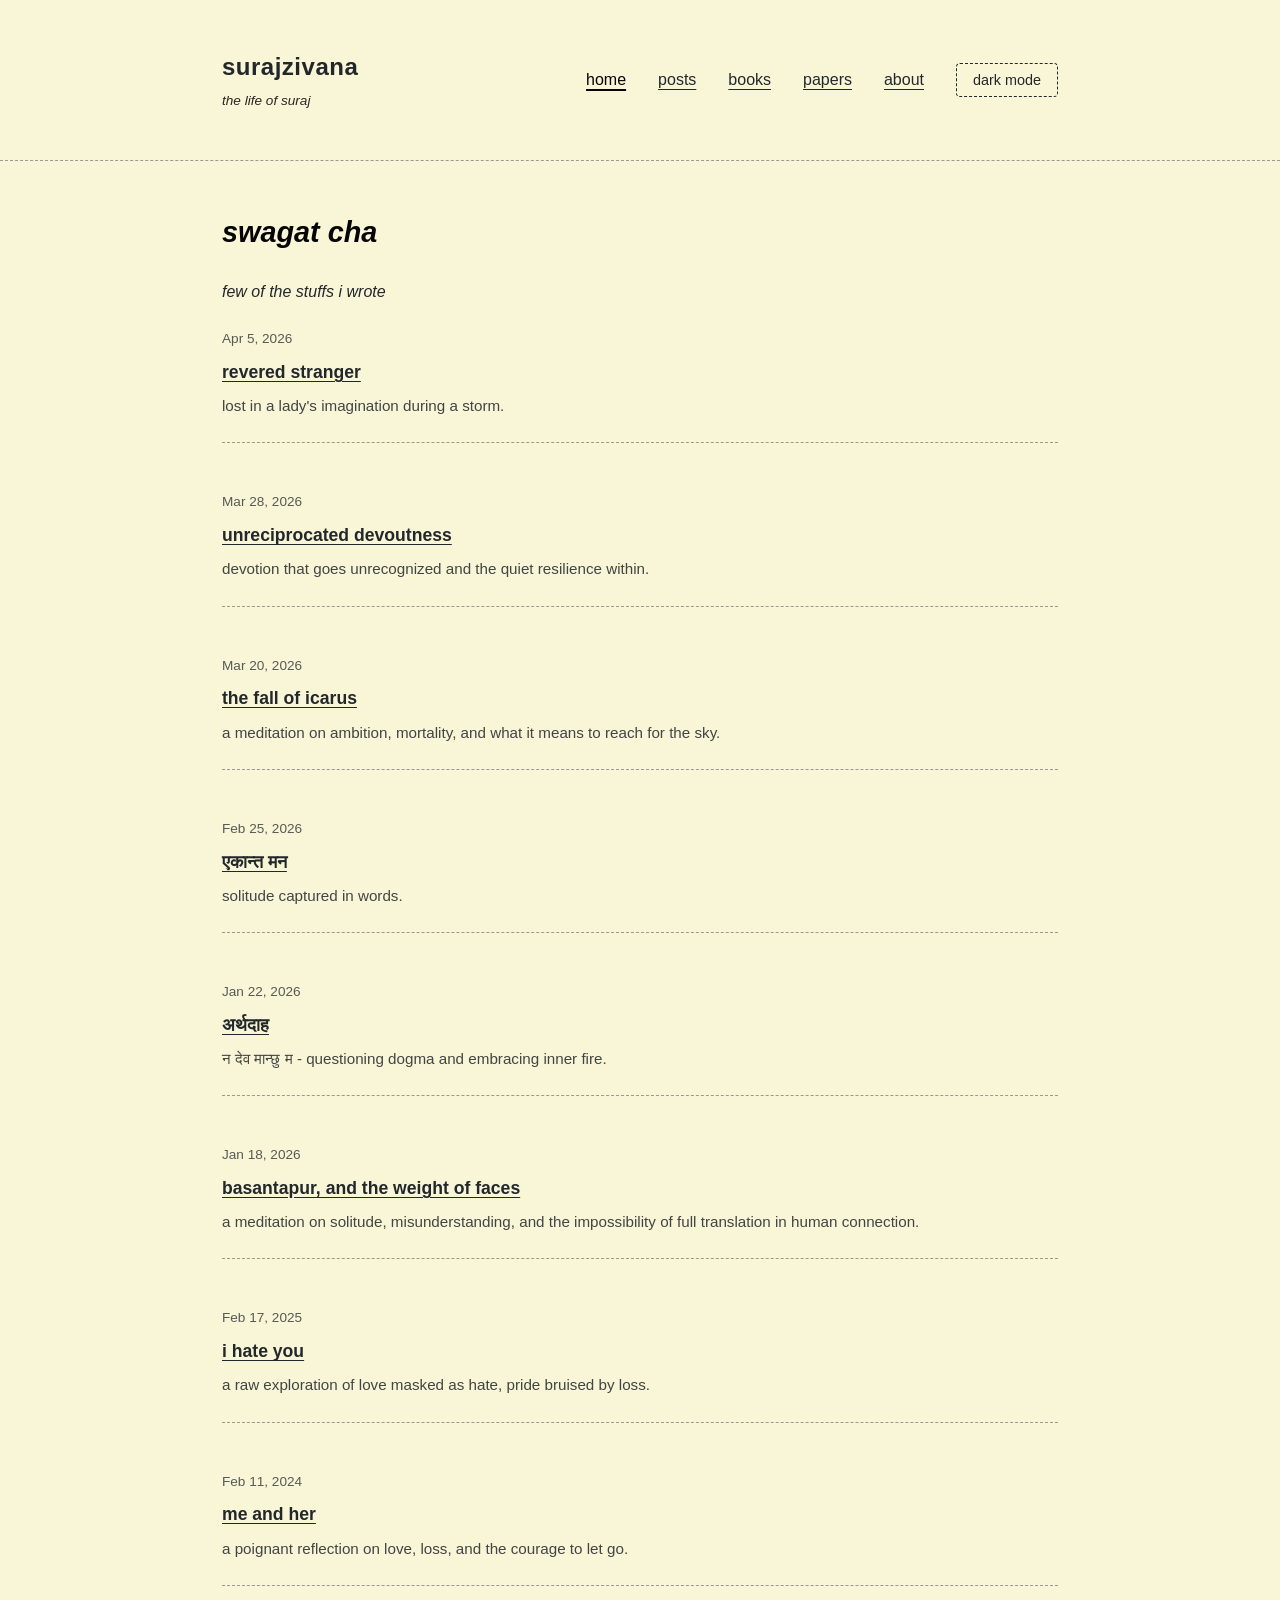
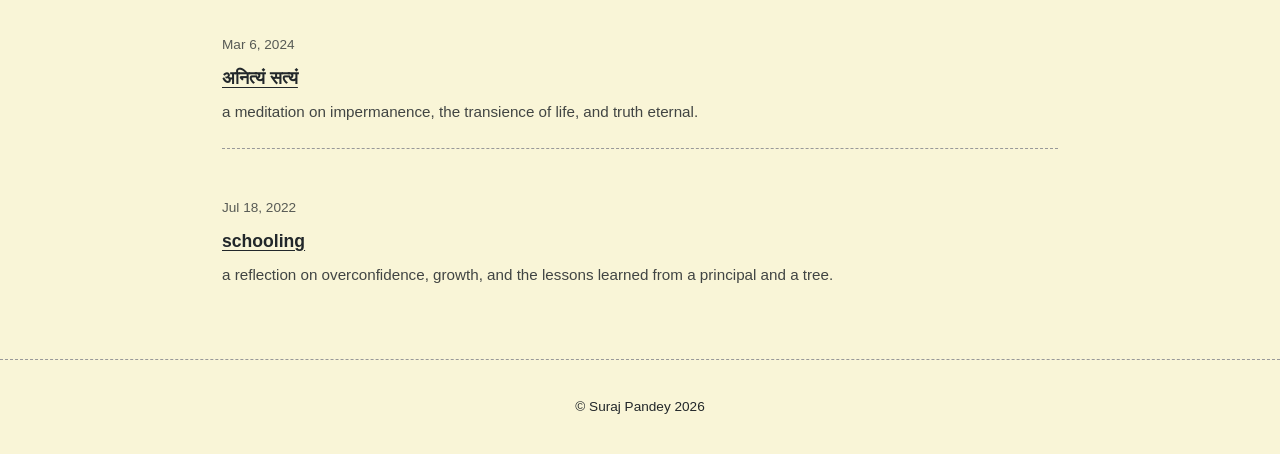
==== index.html @ d1c44694 "Update index.html" ====
<!DOCTYPE html>
<html lang="en">
<head>
    <meta charset="UTF-8">
    <meta name="viewport" content="width=device-width, initial-scale=1.0">
    <meta name="description" content="boring stuffs!">
    <title>Home • Suraj Pandey</title>
    <link rel="stylesheet" href="css/style.css">
    <link rel="stylesheet" href="https://cdnjs.cloudflare.com/ajax/libs/font-awesome/6.4.0/css/all.min.css">
    <link rel="icon" type="image/png" sizes="32x32" href="images/favicon-32x32.png">
</head>
<body>
    <header>
        <div class="header-container">
            <div class="site-header">
                <h1 class="site-title">surajzivana</h1>
                <p class="site-subtitle"><em>the life of suraj</em></p>
            </div>
            <div style="display: flex; gap: 2rem; align-items: center;">
                <nav>
                    <ul>
                        <li><a href="#" data-section="home" class="active">home</a></li>
                        <li><a href="#" data-section="posts">posts</a></li>
                        <li><a href="#" data-section="books">books</a></li>
                        <li><a href="#" data-section="papers">papers</a></li>
                        <li><a href="#" data-section="about">about</a></li>
                    </ul>
                </nav>
                <button class="theme-toggle" aria-label="Toggle dark mode">dark mode</button>
            </div>
        </div>
    </header>
    <main>
    
        <section id="home" class="active">
            <div id="home-content"></div>
        </section>

        
        <section id="posts">
            <div id="posts-content"></div>
        </section>

        
        <section id="books">
            <div id="books-content"></div>
        </section>

        
        <section id="papers">
            <div id="papers-content"></div>
        </section>

        
        <section id="about">
            <h1>about me</h1>
            <p>
                hey there!    i'm <i>suraj</i>.</p>
                <br><p>a try-hard researcher, writer, thinker, and lifelong learner. this shit is a space where i share my thoughts, poems, and reflections on life, literature, and the human experience. i'm
                passionate about exploring ideas, sharing stories, and connecting through words.
            </p>
            <p>
                ultimately, this blog serves as a abode to stuffs that i'm passionate about.
            </p>
            <p>
                grateful to have you waste your time here, <i>adios amigos!</i>
            </p>
            <div class="social-links">
                <a href="https://linkedin.com/in/suraj-pandey-2682393a0" target="_blank" rel="noopener noreferrer" class="social-icon" title="Connect on LinkedIn">
                    <i class="fab fa-linkedin"></i>
                </a>
                <a href="https://github.com/stoicsuraj" target="_blank" rel="noopener noreferrer" class="social-icon" title="wait, github?">
                    <i class="fab fa-github"></i>
                </a>
                <a href="https://instagram.com/pandeyysuraj" target="_blank" rel="noopener noreferrer" class="social-icon" title="insta?">
                    <i class="fab fa-instagram"></i>
                </a>
                <a href="mailto:dasuraz10@gmail.com" class="social-icon" title="email?">
                    <i class="fas fa-envelope"></i>
                </a>
            </div>
            <p style="margin-top: 2rem; padding-top: 2rem; border-top: 1px solid #ecf0f1;">
                <em>thou shalt die anon</em>
            </p>
        </section>
    </main>

    
    <footer>
        <p>&copy; Suraj Pandey 2026</p>
    
    </footer>

    
    <script src="js/main.js"></script>
</body>
</html>
---- css/style.css ----
* {
  margin: 0;
  padding: 0;
  box-sizing: border-box;
}

@import url('https://fonts.googleapis.com/css2?family=Recursive:wght@400;500;600;700;800&display=swap');

:root {
  --bg-light: hsl(53deg 73% 91%);
  --text-light: hsl(203deg 11% 15%);
  --accent-light: hsl(351deg 66% 2%);
  --accent-2-light: hsl(0deg 0% 2%);
  --link-light: hsl(172deg 18% 41%);
  --quote-light: hsl(351deg 66% 48%);
  
  --bg-dark: hsl(200deg 4.8% 7.5%);
  --text-dark: hsl(220deg 3% 79%);
  --accent-dark: hsl(70.4deg 35.7% 55.5%);
  --accent-2-dark: hsl(23deg 76% 61%);
  --link-dark: hsl(343.1deg 47% 67.5%);
  --quote-dark: hsl(102deg 100% 86%);
  
  --bg: var(--bg-light);
  --text: var(--text-light);
  --accent: var(--accent-light);
  --accent-2: var(--accent-2-light);
  --link: var(--link-light);
  --quote: var(--quote-light);
}

:root[data-theme="dark"] {
  --bg: var(--bg-dark);
  --text: var(--text-dark);
  --accent: var(--accent-dark);
  --accent-2: var(--accent-2-dark);
  --link: var(--link-dark);
  --quote: var(--quote-dark);
}

body {
  font-family: 'Recursive', -apple-system, BlinkMacSystemFont, 'Segoe UI', sans-serif;
  line-height: 1.6;
  color: var(--text);
  background-color: var(--bg);
  min-height: 100vh;
  display: flex;
  flex-direction: column;
  transition: background-color 0.3s ease, color 0.3s ease;
}

html {
  scroll-behavior: smooth;
}


header {
  background-color: var(--bg);
  color: var(--text);
  padding: 3rem 0;
  border-bottom: 1px dashed #999;
  transition: all 0.3s ease;
}

.header-container {
  max-width: 900px;
  margin: 0 auto;
  padding: 0 2rem;
  display: flex;
  justify-content: space-between;
  align-items: center;
  gap: 2rem;
  flex-wrap: wrap;
}

.site-header {
  flex: 1;
  min-width: 200px;
}

.site-title {
  font-size: 1.5rem;
  font-weight: 700;
  letter-spacing: 0.5px;
  color: var(--text);
  margin-bottom: 0.3rem;
}

.site-subtitle {
  font-size: 0.85rem;
  color: var(--text);
  margin: 0;
  line-height: 1.5;
  font-weight: 400;
  opacity: 0.85;
}

.site-subtitle em {
  color: var(--accent);
  font-style: italic;
  font-weight: 500;
}

nav ul {
  list-style: none;
  display: flex;
  gap: 2rem;
  flex-wrap: wrap;
}

nav a {
  color: var(--text);
  text-decoration: underline;
  text-underline-offset: 4px;
  font-weight: 500;
  transition: color 0.3s ease;
  padding: 0.5rem 0;
}

nav a:hover,
nav a.active {
  color: var(--accent);
  text-decoration-thickness: 2px;
}

.theme-toggle {
  background: none;
  border: 1px dashed var(--text);
  color: var(--text);
  padding: 0.5rem 1rem;
  font-family: 'Recursive', sans-serif;
  font-size: 0.9rem;
  cursor: pointer;
  border-radius: 4px;
  transition: all 0.3s ease;
  font-weight: 500;
}

.theme-toggle:hover {
  color: var(--accent);
  border-color: var(--accent);
}

main {
  flex: 1;
  max-width: 900px;
  margin: 0 auto;
  width: 100%;
  padding: 3rem 2rem;
}

section {
  display: none;
}

section.active {
  display: block;
  animation: fadeIn 0.5s ease;
}

@keyframes fadeIn {
  from {
    opacity: 0;
    transform: translateY(10px);
  }
  to {
    opacity: 1;
    transform: translateY(0);
  }
}

#home h1,
#posts h1,
#books h1,
#papers h1,
#about h1 {
  font-size: 1.8rem;
  margin-bottom: 1.5rem;
  color: var(--accent-2);
  font-weight: 700;
}

.intro-text {
  font-size: 1rem;
  color: var(--text);
  margin-bottom: 2rem;
  line-height: 1.8;
}

.posts-grid {
  display: grid;
  gap: 1.5rem;
}

.post-card {
  background: transparent;
  padding: 1.5rem 0;
  border-bottom: 1px dashed #999;
  transition: opacity 0.3s ease;
  cursor: pointer;
}

.post-card:last-child {
  border-bottom: none;
}

.post-card:hover {
  opacity: 0.7;
}

.post-date {
  color: var(--text);
  font-size: 0.85rem;
  margin-bottom: 0.5rem;
  font-weight: 500;
  opacity: 0.75;
}

.post-title {
  font-size: 1.1rem;
  margin-bottom: 0.5rem;
  font-weight: 600;
}

.post-title a {
  color: var(--text);
  text-decoration: underline;
  text-underline-offset: 3px;
  transition: color 0.3s ease;
}

.post-title a:hover {
  color: var(--accent);
}

.post-snippet {
  color: var(--text);
  margin-top: 0.5rem;
  font-size: 0.95rem;
  line-height: 1.6;
  opacity: 0.85;
}

#posts h1 {
  font-size: 1.8rem;
  margin-bottom: 2rem;
}

.posts-list {
  display: grid;
  gap: 0;
}

.post-detail {
  background: transparent;
  padding: 0;
  border-top: 1px dashed #999;
  display: none;
  margin-top: 2rem;
}

.post-detail.active {
  display: block;
  animation: fadeIn 0.5s ease;
}

.post-detail-header {
  margin-bottom: 1.5rem;
  padding-bottom: 1rem;
}

.post-detail h2 {
  font-size: 1.6rem;
  color: var(--text);
  margin-bottom: 0.3rem;
  font-weight: 700;
}

.post-detail-date {
  color: var(--text);
  font-size: 0.85rem;
  font-weight: 500;
  opacity: 0.75;
}

.post-detail-content {
  font-size: 1rem;
  line-height: 1.8;
  color: var(--text);
}

.post-detail-content h3 {
  font-size: 1.2rem;
  margin-top: 1.5rem;
  margin-bottom: 0.5rem;
  color: var(--text);
  font-weight: 700;
}

.post-detail-content p {
  margin-bottom: 1rem;
}

.post-detail-content em {
  color: var(--accent);
  font-style: italic;
}

.back-button {
  display: inline-block;
  margin-top: 2rem;
  padding: 0.6rem 1.2rem;
  background: transparent;
  color: var(--text);
  text-decoration: underline;
  text-underline-offset: 3px;
  border: 1px dashed var(--text);
  border-radius: 4px;
  transition: all 0.3s ease;
  cursor: pointer;
  font-size: 0.95rem;
  font-family: 'Recursive', sans-serif;
  font-weight: 500;
}

.back-button:hover {
  color: var(--accent);
  border-color: var(--accent);
}

.books-grid,
.papers-grid {
  display: grid;
  grid-template-columns: repeat(auto-fill, minmax(250px, 1fr));
  gap: 1.5rem;
}

.book-card,
.paper-card {
  background: transparent;
  padding: 1.5rem;
  border: 1px dashed #999;
  border-radius: 4px;
  transition: opacity 0.3s ease;
}

.paper-card {
  border-color: #999;
}

.book-card:hover,
.paper-card:hover {
  opacity: 0.7;
}

.book-header,
.paper-header {
  margin-bottom: 0.8rem;
}

.book-title,
.paper-title {
  font-size: 1.05rem;
  margin-bottom: 0.3rem;
  color: var(--text);
  line-height: 1.4;
  font-weight: 600;
  text-decoration: underline;
  text-underline-offset: 3px;
}

.book-author,
.paper-author {
  color: var(--text);
  font-size: 0.85rem;
  margin: 0;
  opacity: 0.8;
}

.book-meta,
.paper-meta {
  display: flex;
  justify-content: space-between;
  align-items: center;
  margin-bottom: 0.8rem;
  padding-bottom: 0.5rem;
  border-bottom: 1px dashed #999;
  font-size: 0.8rem;
}

.book-year,
.paper-year {
  color: var(--text);
  font-weight: 500;
  opacity: 0.75;
}

.book-rating {
  color: var(--accent);
  font-weight: bold;
}

.paper-field {
  color: var(--text);
  font-size: 0.8rem;
  padding: 0.2rem 0.5rem;
  background-color: transparent;
  border: 1px dashed #999;
  border-radius: 3px;
}

.book-review,
.paper-abstract {
  color: var(--text);
  font-size: 0.9rem;
  line-height: 1.6;
  margin-bottom: 0.8rem;
  opacity: 0.85;
}

.book-tags,
.paper-tags {
  display: flex;
  flex-wrap: wrap;
  gap: 0.5rem;
}

.tag {
  display: inline-block;
  background-color: transparent;
  color: var(--text);
  padding: 0.2rem 0.5rem;
  border: 1px dashed #999;
  border-radius: 3px;
  font-size: 0.8rem;
  font-weight: 500;
}

#about {
  background: transparent;
  padding: 0;
  border-top: 1px dashed #999;
}

#about h1 {
  font-size: 1.8rem;
  margin-bottom: 1.5rem;
  color: var(--accent-2);
}

#about h3 {
  font-size: 1.1rem;
  margin-top: 1.5rem;
  margin-bottom: 0.5rem;
  color: var(--text);
  font-weight: 600;
}

#about p {
  margin-bottom: 1rem;
  line-height: 1.8;
  color: var(--text);
}

#about ul,
#about ol {
  margin-left: 1.5rem;
  margin-bottom: 1rem;
}

#about li {
  margin-bottom: 0.5rem;
  color: var(--text);
}

#about a {
  color: var(--link);
  text-decoration: underline;
  text-underline-offset: 2px;
  transition: color 0.3s ease;
}

#about a:hover {
  color: var(--accent);
}
.social-links {
  display: flex;
  flex-wrap: wrap;
  gap: 1rem;
  margin-top: 1.5rem;
  margin-bottom: 1rem;
  justify-content: flex-start;
}

.social-icon {
  display: inline-flex;
  align-items: center;
  justify-content: center;
  width: 40px;
  height: 40px;
  background: transparent;
  color: var(--text);
  border-radius: 50%;
  border: 1px dashed #999;
  font-size: 1.2rem;
  text-decoration: none;
  transition: all 0.3s ease;
}

.social-icon:hover {
  color: var(--accent);
  border-color: var(--accent);
}

.social-link {
  display: none;
}

.social-link span {
  display: none;
}

footer {
  background-color: var(--bg);
  color: var(--text);
  text-align: center;
  padding: 2rem;
  margin-top: auto;
  border-top: 1px dashed #999;
  font-size: 0.85rem;
}

footer p {
  margin: 0.25rem 0;
}

footer a {
  color: var(--link);
  text-decoration: underline;
  text-underline-offset: 2px;
}

footer a:hover {
  color: var(--accent);
}

@media (max-width: 768px) {
  .header-container {
    flex-direction: column;
    gap: 1rem;
    text-align: center;
  }

  .site-title {
    font-size: 1.5rem;
  }

  .site-subtitle {
    font-size: 0.85rem;
  }

  nav ul {
    gap: 1rem;
    flex-wrap: wrap;
    justify-content: center;
  }

  nav a {
    padding: 0.4rem 0.8rem;
    font-size: 0.9rem;
  }

  main {
    padding: 2rem 1rem;
  }

  #home h1 {
    font-size: 2rem;
  }

  #about,
  .post-detail {
    padding: 2rem 1.5rem;
  }

  .post-detail-content {
    font-size: 0.95rem;
  }

  .post-title {
    font-size: 1.3rem;
  }

  .site-title {
    font-size: 1.5rem;
  }

  .books-grid,
  .papers-grid {
    grid-template-columns: repeat(auto-fill, minmax(240px, 1fr));
  }

  .social-links {
    gap: 0.8rem;
  }

  .social-icon {
    width: 48px;
    height: 48px;
    font-size: 1.3rem;
  }

  .social-link {
    padding: 0.7rem 1.2rem;
  }

  .social-link span {
    font-size: 0.95rem;
  }
}

@media (max-width: 480px) {
  main {
    padding: 1.5rem 1rem;
  }

  #home h1 {
    font-size: 1.8rem;
  }

  nav ul {
    gap: 0.5rem;
  }

  nav a {
    padding: 0.5rem;
    font-size: 0.85rem;
  }

  .post-card {
    padding: 1.5rem;
  }

  #about,
  .post-detail {
    padding: 1.5rem 1rem;
  }

  .post-title {
    font-size: 1.1rem;
  }

  .site-title {
    font-size: 1.3rem;
  }

  .site-subtitle {
    font-size: 0.8rem;
  }

  .books-grid,
  .papers-grid {
    grid-template-columns: 1fr;
  }

  .book-card,
  .paper-card {
    padding: 1.5rem;
  }

  .book-title,
  .paper-title {
    font-size: 1.1rem;
  }

  .social-links {
    gap: 0.8rem;
    justify-content: center;
  }

  .social-icon {
    width: 45px;
    height: 45px;
    font-size: 1.2rem;
  }

  .social-link {
    width: 100%;
    padding: 0.75rem 1.25rem;
  }

  .social-link span {
    font-size: 0.9rem;
  }
}
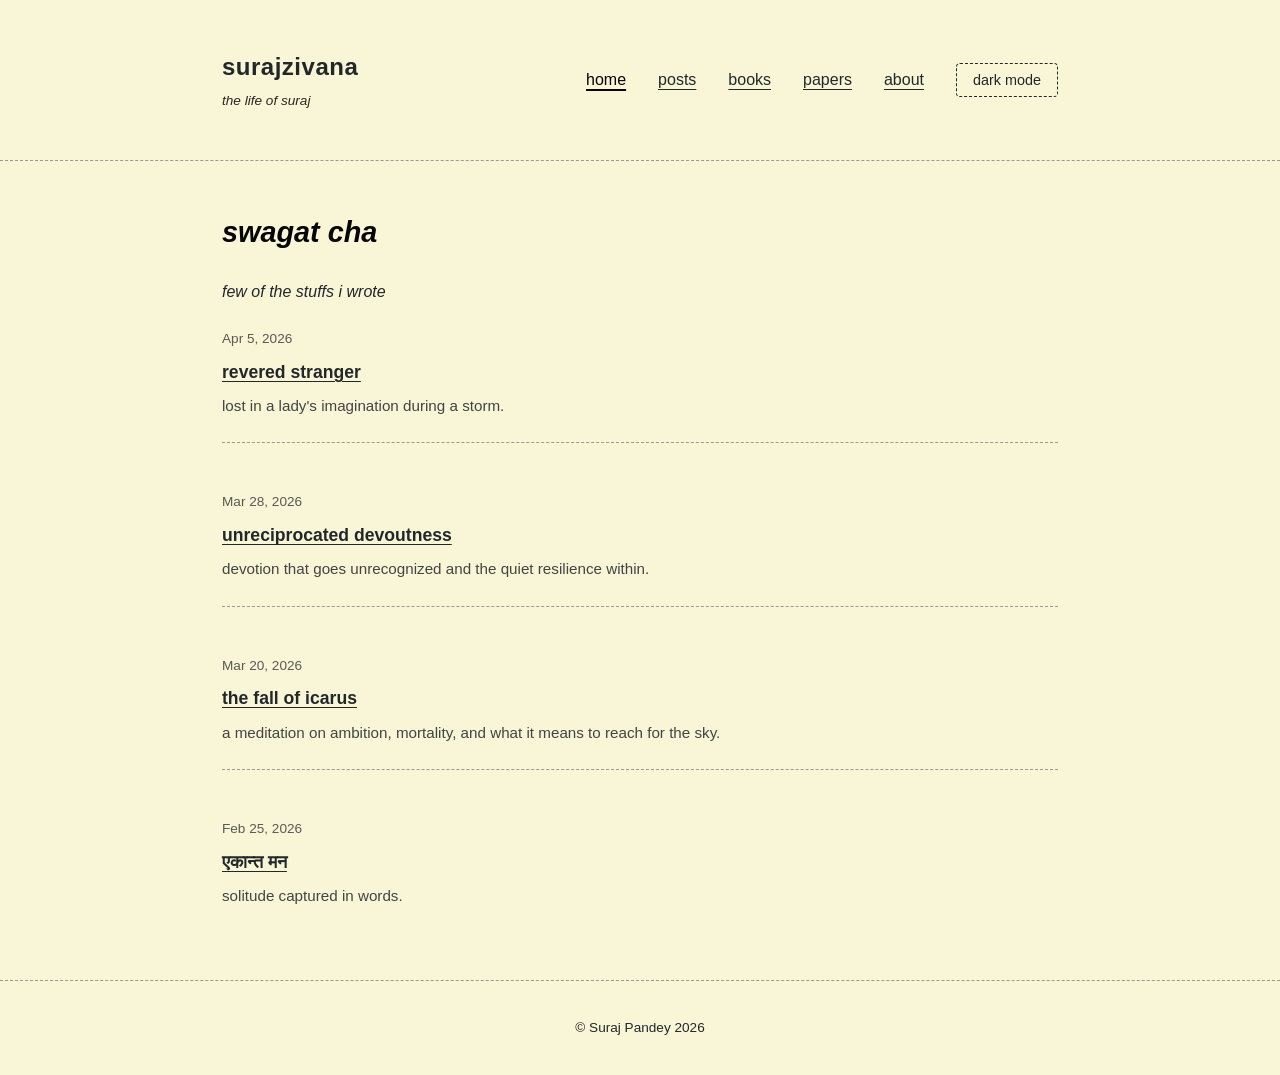
==== commit 38a7978b: "Added Education and Changed a bit of Look" ====
--- a/index.html
+++ b/index.html
@@ -65,8 +65,15 @@
             <p>
                 grateful to have you waste your time here, <i>adios amigos!</i>
             </p>
+            <h3>education</h3>
+            <p>
+                <strong>high school:</strong> Global School of Science
+            </p>
+            <p>
+                <strong>university:</strong> Kathmandu University, BSc in Computational Mathematics (currently pursuing)
+            </p>
             <div class="social-links">
-                <a href="https://linkedin.com/in/suraj-pandey-2682393a0" target="_blank" rel="noopener noreferrer" class="social-icon" title="Connect on LinkedIn">
+                <a href="https://linkedin.com/in/surajpandey10" target="_blank" rel="noopener noreferrer" class="social-icon" title="Connect on LinkedIn">
                     <i class="fab fa-linkedin"></i>
                 </a>
                 <a href="https://github.com/stoicsuraj" target="_blank" rel="noopener noreferrer" class="social-icon" title="wait, github?">
@@ -78,6 +85,10 @@
                 <a href="mailto:dasuraz10@gmail.com" class="social-icon" title="email?">
                     <i class="fas fa-envelope"></i>
                 </a>
+                <a href="https://letterboxd.com/surajzivana" target="_blank" rel="noopener noreferrer" class="social-icon" title="Follow on Letterboxd">
+                 <i class="fas fa-film"></i>
+                </a>
+
             </div>
             <p style="margin-top: 2rem; padding-top: 2rem; border-top: 1px solid #ecf0f1;">
                 <em>thou shalt die anon</em>
--- a/css/style.css
+++ b/css/style.css
@@ -439,7 +439,6 @@
 #about {
   background: transparent;
   padding: 0;
-  border-top: 1px dashed #999;
 }
 
 #about h1 {
@@ -544,7 +543,121 @@
   color: var(--accent);
 }
 
+/* Books and Papers Sections */
+.section-subtitle {
+  font-size: 1.3rem;
+  margin-top: 2.5rem;
+  margin-bottom: 1.5rem;
+  color: var(--accent-2);
+  font-weight: 600;
+}
+
+.books-papers-container {
+  display: grid;
+  grid-template-columns: 1fr 1fr;
+  gap: 2rem;
+  margin-bottom: 2rem;
+}
+
+.books-section,
+.papers-section {
+  background: transparent;
+}
+
+.subsection-title {
+  font-size: 1.05rem;
+  margin-bottom: 1rem;
+  color: var(--text);
+  font-weight: 600;
+  text-transform: capitalize;
+  opacity: 0.9;
+}
+
+.reading-list {
+  display: flex;
+  flex-direction: column;
+  gap: 1rem;
+}
+
+.reading-item {
+  display: flex;
+  flex-direction: column;
+  gap: 0.3rem;
+  padding: 1rem;
+  background: transparent;
+  border-left: 2px solid var(--accent-2);
+  padding-left: 1rem;
+}
+
+.reading-title {
+  font-size: 0.95rem;
+  color: var(--text);
+  font-weight: 500;
+}
+
+.reading-author {
+  font-size: 0.85rem;
+  color: var(--text);
+  opacity: 0.75;
+}
+
+/* Full page book and paper cards */
+.books-list,
+.papers-list {
+  display: grid;
+  gap: 1.5rem;
+  margin-bottom: 2rem;
+}
+
+.books-section-title,
+.papers-section-title {
+  font-size: 1.2rem;
+  margin-top: 2rem;
+  margin-bottom: 1.5rem;
+  color: var(--accent-2);
+  font-weight: 600;
+}
+
+.book-card,
+.paper-card {
+  background: transparent;
+  padding: 1.5rem;
+  border: 1px dashed #999;
+  border-radius: 4px;
+}
+
+.book-title,
+.paper-title {
+  font-size: 1.1rem;
+  margin-bottom: 0.5rem;
+  color: var(--text);
+  font-weight: 600;
+}
+
+.book-author,
+.paper-authors {
+  font-size: 0.9rem;
+  color: var(--text);
+  opacity: 0.8;
+  margin-bottom: 0.5rem;
+}
+
+.book-feedback,
+.paper-learned {
+  font-size: 0.95rem;
+  color: var(--text);
+  opacity: 0.85;
+  line-height: 1.6;
+  margin-top: 0.5rem;
+  font-style: italic;
+}
+
 @media (max-width: 768px) {
+  .books-papers-container {
+    grid-template-columns: 1fr;
+    gap: 2rem;
+  }
+
   .header-container {
     flex-direction: column;
     gap: 1rem;
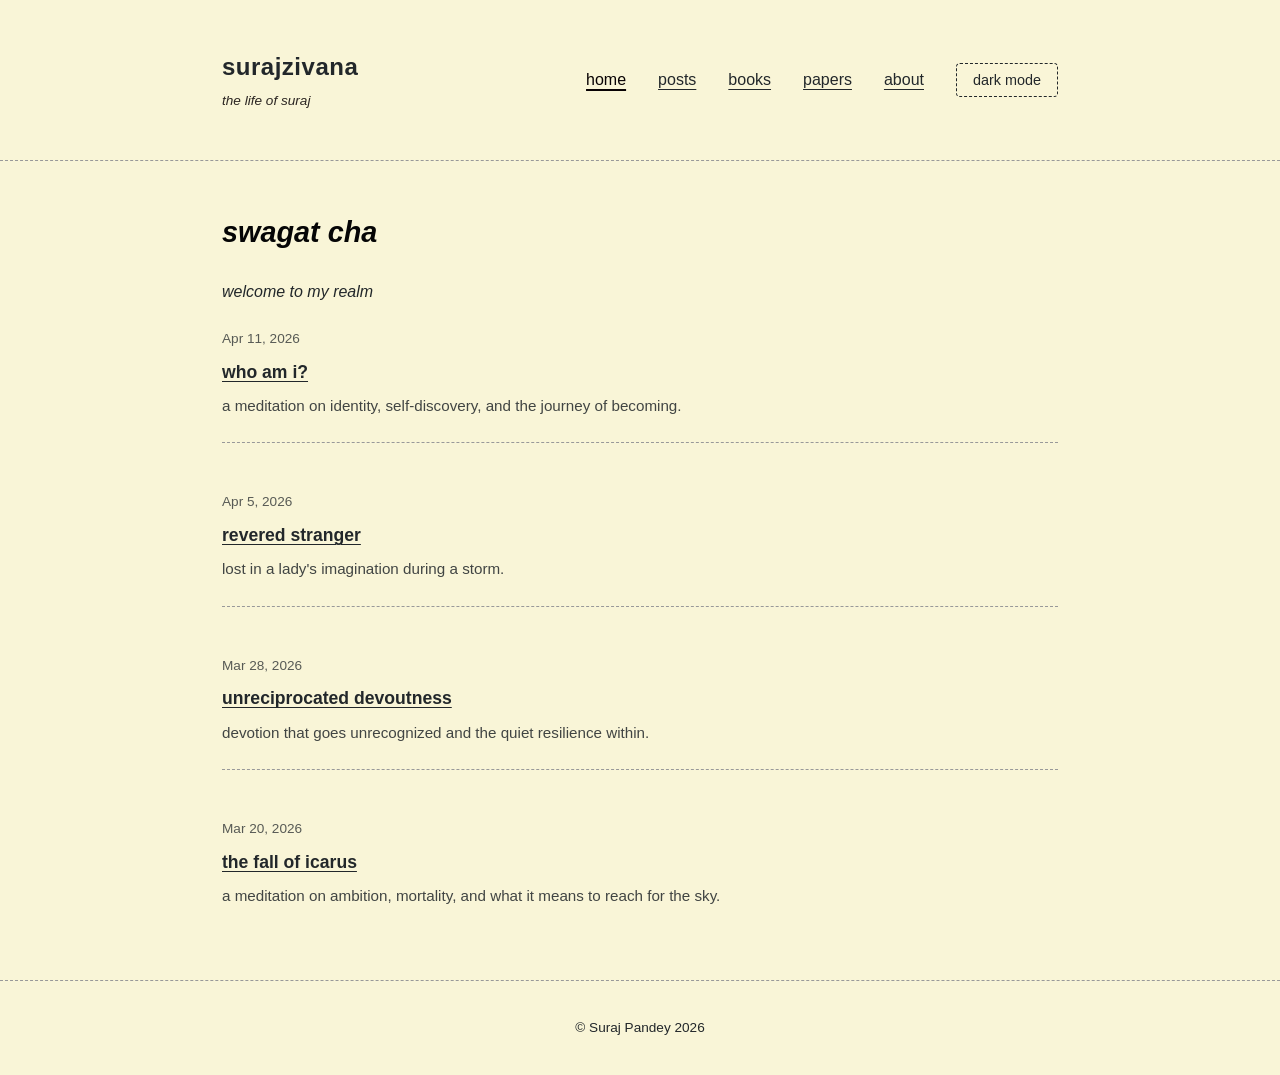
==== commit 1d15d604: "New Changes" ====
--- a/index.html
+++ b/index.html
@@ -57,7 +57,7 @@
             <p>
                 hey there!    i'm <i>suraj</i>.</p>
                 <br><p>a try-hard researcher, writer, thinker, and lifelong learner. this shit is a space where i share my thoughts, poems, and reflections on life, literature, and the human experience. i'm
-                passionate about exploring ideas, sharing stories, and connecting through words.
+                passionate about exploring ideas, sharing stories, and connecting through words. also, i like maths and economics ig.
             </p>
             <p>
                 ultimately, this blog serves as a abode to stuffs that i'm passionate about.
@@ -65,27 +65,30 @@
             <p>
                 grateful to have you waste your time here, <i>adios amigos!</i>
             </p>
-            <h3>education</h3>
+            <br>
+            <h2><i>academics</i></h2>
+            <br>
             <p>
-                <strong>high school:</strong> Global School of Science
+                <strong>high school:</strong> <a href="https://gss.edu.np" target="_blank" rel="noopener noreferrer">Global School of Science</a>, +2 Science
             </p>
             <p>
-                <strong>university:</strong> Kathmandu University, BSc in Computational Mathematics (currently pursuing)
+                <strong>university:</strong> <a href="https://www.ku.edu.np" target="_blank" rel="noopener noreferrer">Kathmandu University</a>, BSc in Computational Mathematics
             </p>
+            <br>
             <div class="social-links">
-                <a href="https://linkedin.com/in/surajpandey10" target="_blank" rel="noopener noreferrer" class="social-icon" title="Connect on LinkedIn">
+                <a href="https://linkedin.com/in/surajpandey10" target="_blank" rel="noopener noreferrer" class="social-icon" title="professional guy, huh?">
                     <i class="fab fa-linkedin"></i>
                 </a>
-                <a href="https://github.com/stoicsuraj" target="_blank" rel="noopener noreferrer" class="social-icon" title="wait, github?">
+                <a href="https://github.com/stoicsuraj" target="_blank" rel="noopener noreferrer" class="social-icon" title="wait, github geek?">
                     <i class="fab fa-github"></i>
                 </a>
-                <a href="https://instagram.com/pandeyysuraj" target="_blank" rel="noopener noreferrer" class="social-icon" title="insta?">
+                <a href="https://instagram.com/pandeyysuraj" target="_blank" rel="noopener noreferrer" class="social-icon" title="insta, sure?">
                     <i class="fab fa-instagram"></i>
                 </a>
                 <a href="mailto:dasuraz10@gmail.com" class="social-icon" title="email?">
                     <i class="fas fa-envelope"></i>
                 </a>
-                <a href="https://letterboxd.com/surajzivana" target="_blank" rel="noopener noreferrer" class="social-icon" title="Follow on Letterboxd">
+                <a href="https://letterboxd.com/surajzivana" target="_blank" rel="noopener noreferrer" class="social-icon" title="movie nerd?">
                  <i class="fas fa-film"></i>
                 </a>
 
--- a/css/style.css
+++ b/css/style.css
@@ -451,7 +451,7 @@
   font-size: 1.1rem;
   margin-top: 1.5rem;
   margin-bottom: 0.5rem;
-  color: var(--text);
+  color: var(--accent-2);
   font-weight: 600;
 }
 
@@ -601,7 +601,19 @@
   opacity: 0.75;
 }
 
-/* Full page book and paper cards */
+.book-card,
+.paper-card {
+  /* ...existing styles... */
+}
+
+.book-date,
+.paper-date {
+  font-size: 0.9rem;
+  color: var(--text-secondary);
+  opacity: 0.7;
+  margin-top: 0.5rem;
+  font-style: italic;
+}
 .books-list,
 .papers-list {
   display: grid;
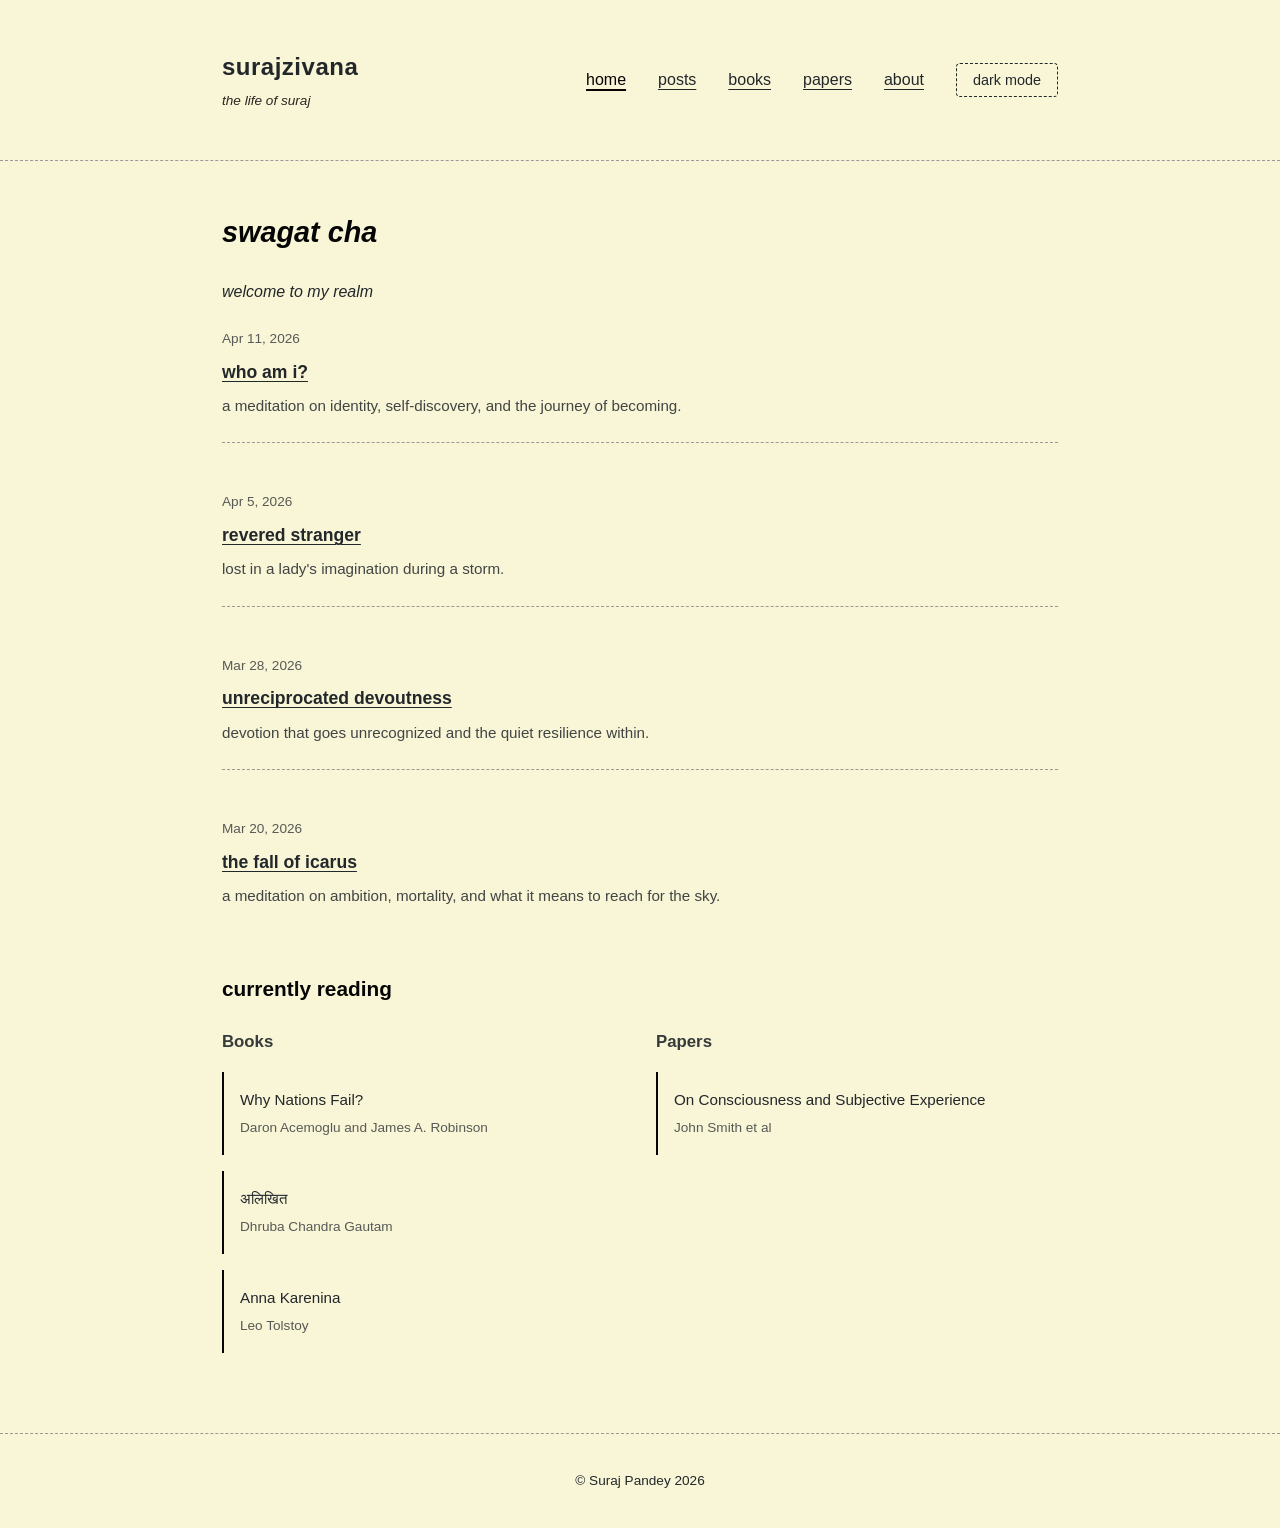
==== commit aed1299b: "HomePage Changes & Added Spotify URL" ====
--- a/index.html
+++ b/index.html
@@ -91,6 +91,9 @@
                 <a href="https://letterboxd.com/surajzivana" target="_blank" rel="noopener noreferrer" class="social-icon" title="movie nerd?">
                  <i class="fas fa-film"></i>
                 </a>
+                <a href="https://open.spotify.com/user/stoicsuraj" target="_blank" rel="noopener noreferrer" class="social-icon" title="music person?">
+                    <i class="fab fa-spotify"></i>
+                </a>
 
             </div>
             <p style="margin-top: 2rem; padding-top: 2rem; border-top: 1px solid #ecf0f1;">
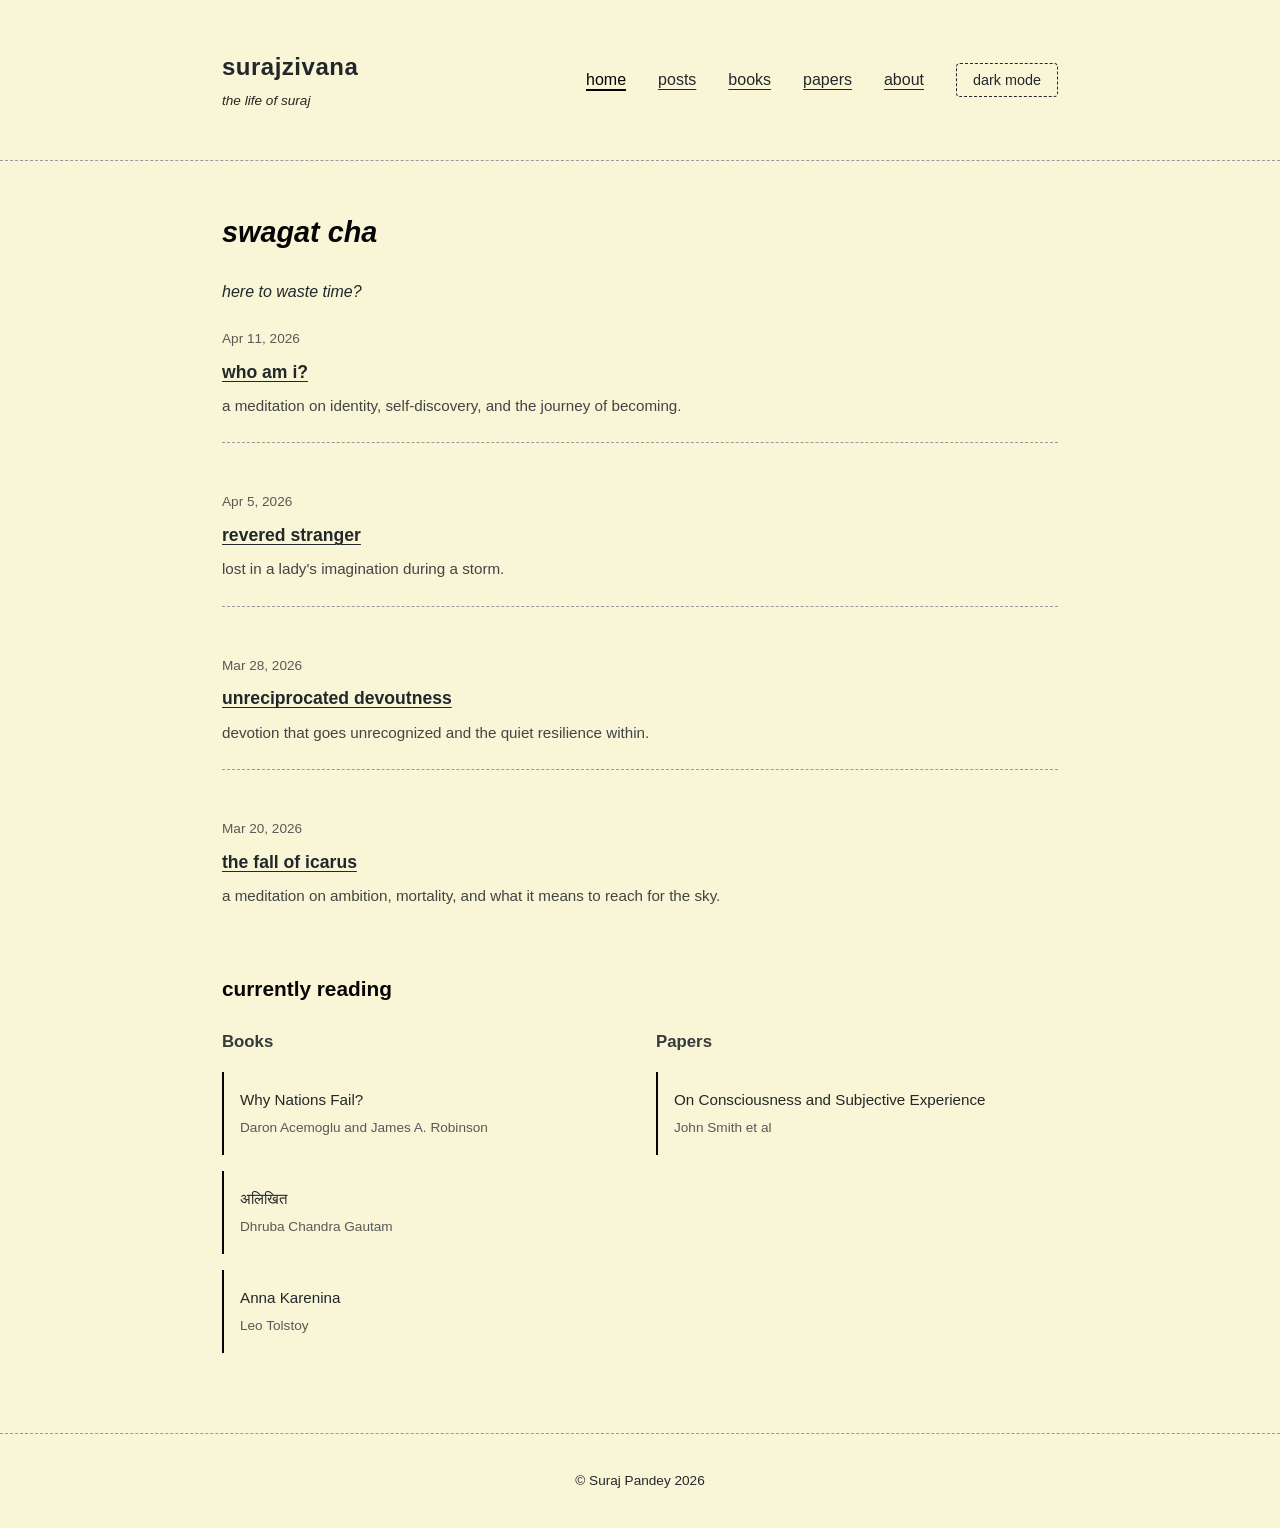
==== commit 419648ea: "Nthg Much" ====
--- a/index.html
+++ b/index.html
@@ -91,7 +91,7 @@
                 <a href="https://letterboxd.com/surajzivana" target="_blank" rel="noopener noreferrer" class="social-icon" title="movie nerd?">
                  <i class="fas fa-film"></i>
                 </a>
-                <a href="https://open.spotify.com/user/stoicsuraj" target="_blank" rel="noopener noreferrer" class="social-icon" title="music person?">
+                <a href="https://open.spotify.com/user/31u73bhp6qvhefac72xfyu7jxecu?si=b1f1602510024ee0" target="_blank" rel="noopener noreferrer" class="social-icon" title="music person?">
                     <i class="fab fa-spotify"></i>
                 </a>
 
